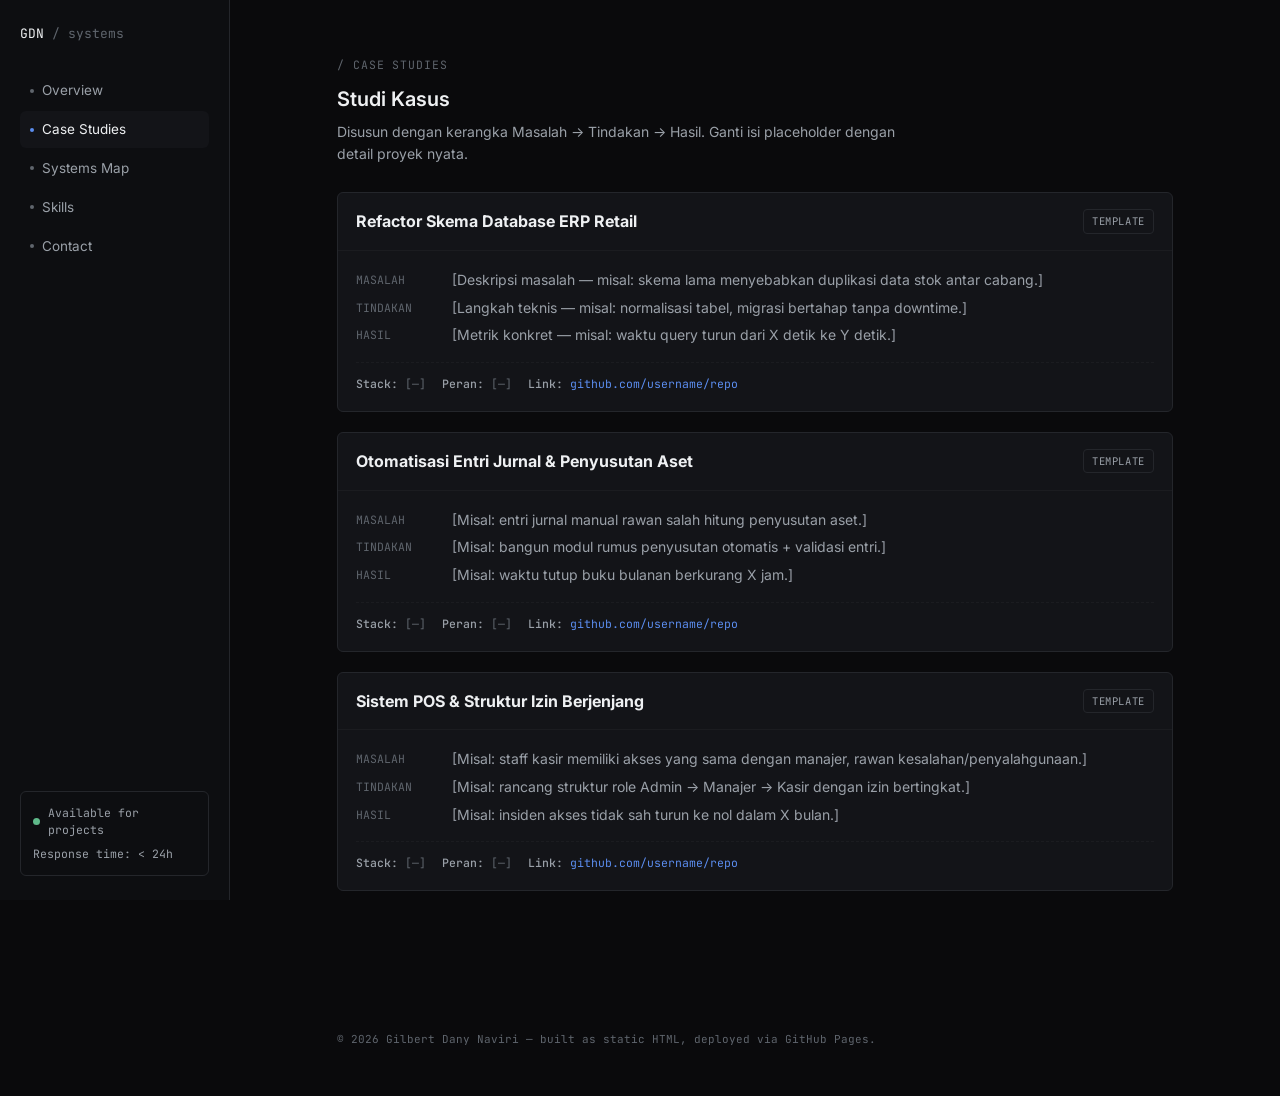
==== case-studies.html @ 8df3c4ba "profile revision" ====
<!DOCTYPE html>
<html lang="id">
<head>
<meta charset="UTF-8">
<meta name="viewport" content="width=device-width, initial-scale=1.0">
<title>Gilbert Dany Naviri — Case Studies</title>
<link rel="preconnect" href="https://fonts.googleapis.com">
<link href="https://fonts.googleapis.com/css2?family=Inter:wght@400;500;600;700&family=JetBrains+Mono:wght@400;500;600&display=swap" rel="stylesheet">
<link rel="stylesheet" href="style.css">
</head>
<body>
<div class="shell">
  <aside class="sidebar">
    <div class="brand">GDN<span class="dim"> / systems</span></div>
    <nav class="side-nav">
      <a href="index.html"><span class="dot"></span>Overview</a>
      <a href="case-studies.html"><span class="dot"></span>Case Studies</a>
      <a href="systems-map.html"><span class="dot"></span>Systems Map</a>
      <a href="skills.html"><span class="dot"></span>Skills</a>
      <a href="contact.html"><span class="dot"></span>Contact</a>
    </nav>
    <div class="status-box">
      <div class="row"><span class="pulse"></span>Available for projects</div>
      <div class="row">Response time: &lt; 24h</div>
    </div>
  </aside>

  <main>
    <div class="container">
      <div class="eyebrow">/ Case Studies</div>
      <h2 class="section-title">Studi Kasus</h2>
      <p class="section-sub">Disusun dengan kerangka Masalah → Tindakan → Hasil. Ganti isi placeholder dengan detail proyek nyata.</p>

      <div class="case">
        <div class="case-head"><h3>Refactor Skema Database ERP Retail</h3><span class="badge">TEMPLATE</span></div>
        <div class="case-body">
          <div class="pAR">
            <div class="k">MASALAH</div><div class="v">[Deskripsi masalah — misal: skema lama menyebabkan duplikasi data stok antar cabang.]</div>
            <div class="k">TINDAKAN</div><div class="v">[Langkah teknis — misal: normalisasi tabel, migrasi bertahap tanpa downtime.]</div>
            <div class="k">HASIL</div><div class="v">[Metrik konkret — misal: waktu query turun dari X detik ke Y detik.]</div>
          </div>
          <div class="case-meta"><span><b>Stack:</b> [—]</span><span><b>Peran:</b> [—]</span><span><b>Link:</b> <a href="#">github.com/username/repo</a></span></div>
        </div>
      </div>

      <div class="case">
        <div class="case-head"><h3>Otomatisasi Entri Jurnal &amp; Penyusutan Aset</h3><span class="badge">TEMPLATE</span></div>
        <div class="case-body">
          <div class="pAR">
            <div class="k">MASALAH</div><div class="v">[Misal: entri jurnal manual rawan salah hitung penyusutan aset.]</div>
            <div class="k">TINDAKAN</div><div class="v">[Misal: bangun modul rumus penyusutan otomatis + validasi entri.]</div>
            <div class="k">HASIL</div><div class="v">[Misal: waktu tutup buku bulanan berkurang X jam.]</div>
          </div>
          <div class="case-meta"><span><b>Stack:</b> [—]</span><span><b>Peran:</b> [—]</span><span><b>Link:</b> <a href="#">github.com/username/repo</a></span></div>
        </div>
      </div>

      <div class="case">
        <div class="case-head"><h3>Sistem POS &amp; Struktur Izin Berjenjang</h3><span class="badge">TEMPLATE</span></div>
        <div class="case-body">
          <div class="pAR">
            <div class="k">MASALAH</div><div class="v">[Misal: staff kasir memiliki akses yang sama dengan manajer, rawan kesalahan/penyalahgunaan.]</div>
            <div class="k">TINDAKAN</div><div class="v">[Misal: rancang struktur role Admin → Manajer → Kasir dengan izin bertingkat.]</div>
            <div class="k">HASIL</div><div class="v">[Misal: insiden akses tidak sah turun ke nol dalam X bulan.]</div>
          </div>
          <div class="case-meta"><span><b>Stack:</b> [—]</span><span><b>Peran:</b> [—]</span><span><b>Link:</b> <a href="#">github.com/username/repo</a></span></div>
        </div>
      </div>
    </div>
    <footer>© <span id="year"></span> Gilbert Dany Naviri — built as static HTML, deployed via GitHub Pages.</footer>
  </main>
</div>
<script src="script.js"></script>
</body>
</html>
---- style.css ----
:root{
  --bg:#0a0a0c;
  --bg-elevated:#131418;
  --sidebar:#0d0e11;
  --border:#24262b;
  --border-soft:#1b1c20;
  --text:#eef0f2;
  --text-2:#9aa0a8;
  --text-3:#5f656d;
  --accent:#5b8def;
  --ok:#5fb98a;
  --radius:6px;
  --sidebar-w:230px;
}
*{box-sizing:border-box;}
html{scroll-behavior:smooth;}
body{
  margin:0; background:var(--bg); color:var(--text);
  font-family:'Inter', sans-serif; line-height:1.55;
  -webkit-font-smoothing:antialiased;
}
.mono{font-family:'JetBrains Mono', monospace;}
a{color:var(--accent); text-decoration:none;}
a:hover{text-decoration:underline;}
::selection{background:var(--accent); color:#0a0a0c;}
a:focus-visible, button:focus-visible{outline:2px solid var(--accent); outline-offset:2px;}
@media (prefers-reduced-motion: reduce){ *{transition:none !important; animation:none !important;} }

.shell{display:flex; min-height:100vh;}

.sidebar{
  width:var(--sidebar-w); flex-shrink:0;
  background:var(--sidebar); border-right:1px solid var(--border);
  position:sticky; top:0; height:100vh; overflow-y:auto;
  padding:24px 20px; display:flex; flex-direction:column; gap:28px;
}
.brand{font-family:'JetBrains Mono', monospace; font-size:13px; color:var(--text);}
.brand .dim{color:var(--text-3);}
nav.side-nav{display:flex; flex-direction:column; gap:2px;}
nav.side-nav a{
  color:var(--text-2); font-size:13.5px; padding:8px 10px; border-radius:var(--radius);
  display:flex; align-items:center; gap:8px; text-decoration:none;
}
nav.side-nav a:hover{background:var(--bg-elevated); color:var(--text);}
nav.side-nav a.active{background:var(--bg-elevated); color:var(--text);}
nav.side-nav a.active .dot{background:var(--accent);}
nav.side-nav a .dot{width:4px; height:4px; border-radius:50%; background:var(--text-3); flex-shrink:0;}

.status-box{
  margin-top:auto; border:1px solid var(--border); border-radius:var(--radius);
  padding:12px; font-family:'JetBrains Mono', monospace; font-size:11.5px; color:var(--text-2);
}
.status-box .row{display:flex; align-items:center; gap:8px; margin-bottom:6px;}
.status-box .row:last-child{margin-bottom:0;}
.pulse{width:7px; height:7px; border-radius:50%; background:var(--ok); flex-shrink:0;}

@media (max-width:880px){
  .shell{flex-direction:column;}
  .sidebar{
    width:100%; height:auto; position:static; flex-direction:row;
    align-items:center; overflow-x:auto; padding:14px 18px; gap:24px;
  }
  nav.side-nav{flex-direction:row; gap:4px;}
  .status-box{margin-top:0; margin-left:auto; white-space:nowrap;}
}

main{flex:1; min-width:0;}
.container{max-width:900px; margin:0 auto; padding:56px 32px 96px;}
@media (max-width:640px){ .container{padding:36px 18px 72px;} }

.eyebrow{
  font-family:'JetBrains Mono', monospace; font-size:11.5px; letter-spacing:0.08em;
  text-transform:uppercase; color:var(--text-3); margin-bottom:10px;
}
h1.name{font-size:clamp(28px,4vw,38px); font-weight:700; margin:0 0 4px; color:var(--text);}
.role{font-size:16px; color:var(--text-2); margin:0 0 22px;}
p.lead{color:var(--text-2); max-width:560px; font-size:15px; margin:0 0 32px;}

.cta-row{display:flex; gap:10px; flex-wrap:wrap; margin-bottom:44px;}
.btn{
  font-family:'JetBrains Mono', monospace; font-size:12.5px;
  padding:10px 16px; border-radius:var(--radius); display:inline-block;
}
.btn.primary{background:var(--text); color:var(--bg); font-weight:600; text-decoration:none;}
.btn.ghost{border:1px solid var(--border); color:var(--text); text-decoration:none;}
.btn.ghost:hover{border-color:var(--accent); color:var(--accent);}

.stats{display:grid; grid-template-columns:repeat(3,1fr); gap:12px; margin-bottom:8px;}
@media (max-width:560px){ .stats{grid-template-columns:1fr 1fr;} }
.stat-card{
  border:1px solid var(--border); border-radius:var(--radius); background:var(--bg-elevated);
  padding:16px;
}
.stat-card .v{font-family:'JetBrains Mono', monospace; font-size:22px; font-weight:600; color:var(--text);}
.stat-card .l{font-size:11.5px; color:var(--text-3); margin-top:4px; text-transform:uppercase; letter-spacing:0.04em;}

h2.section-title{font-size:20px; font-weight:600; margin:0 0 6px; color:var(--text);}
p.section-sub{color:var(--text-2); font-size:14px; margin:0 0 28px; max-width:560px;}

.case{
  border:1px solid var(--border); border-radius:var(--radius); background:var(--bg-elevated);
  margin-bottom:20px; overflow:hidden;
}
.case-head{
  display:flex; align-items:center; justify-content:space-between; gap:12px;
  padding:16px 18px; border-bottom:1px solid var(--border-soft);
}
.case-head h3{margin:0; font-size:16px; color:var(--text);}
.badge{
  font-family:'JetBrains Mono', monospace; font-size:10.5px; letter-spacing:0.06em;
  text-transform:uppercase; border:1px solid var(--border); color:var(--text-2);
  padding:3px 8px; border-radius:4px; white-space:nowrap;
}
.case-body{padding:18px;}
.pAR{display:grid; grid-template-columns:80px 1fr; gap:6px 16px; margin-bottom:16px;}
.pAR .k{font-family:'JetBrains Mono', monospace; font-size:11.5px; color:var(--text-3); padding-top:2px;}
.pAR .v{font-size:14px; color:var(--text-2);}
.case-meta{
  display:flex; gap:16px; flex-wrap:wrap; font-family:'JetBrains Mono', monospace; font-size:11.5px;
  color:var(--text-3); border-top:1px dashed var(--border-soft); padding-top:12px;
}
.case-meta b{color:var(--text-2); font-weight:500;}

.diagram-panel{
  border:1px solid var(--border); border-radius:var(--radius); background:var(--bg-elevated);
  padding:20px; margin-bottom:28px;
}
.diagram-panel .cap{font-family:'JetBrains Mono', monospace; font-size:11.5px; color:var(--text-3); margin-bottom:14px;}
svg.flow text{font-family:'JetBrains Mono', monospace;}

.capability-grid{display:grid; grid-template-columns:1fr 1fr; gap:16px;}
@media (max-width:640px){ .capability-grid{grid-template-columns:1fr;} }
.cap-card{border:1px solid var(--border); border-radius:var(--radius); padding:16px; background:var(--bg-elevated);}
.cap-card h4{margin:0 0 8px; font-size:14px; color:var(--text);}
.cap-card p{margin:0; font-size:13.5px; color:var(--text-2);}

.skill-group{margin-bottom:20px;}
.skill-group .k{font-family:'JetBrains Mono', monospace; font-size:11.5px; color:var(--text-3); text-transform:uppercase; letter-spacing:0.05em; margin-bottom:10px;}
.tags{display:flex; flex-wrap:wrap; gap:8px;}
.tag-chip{
  font-family:'JetBrains Mono', monospace; font-size:12px; border:1px solid var(--border);
  color:var(--text-2); padding:6px 10px; border-radius:4px; background:var(--bg-elevated);
}

.contact-panel{
  border:1px solid var(--border); border-radius:var(--radius); background:var(--bg-elevated);
  padding:24px; display:flex; flex-wrap:wrap; gap:24px; justify-content:space-between; align-items:center;
}
.contact-list{display:flex; flex-direction:column; gap:10px;}
.contact-list a{color:var(--text); font-size:14.5px;}
.contact-list .k{font-family:'JetBrains Mono', monospace; font-size:11px; color:var(--text-3); text-transform:uppercase; letter-spacing:0.06em; display:block; margin-bottom:2px;}

footer{padding:24px 32px 48px; font-family:'JetBrains Mono', monospace; font-size:11px; color:var(--text-3); max-width:900px; margin:0 auto;}
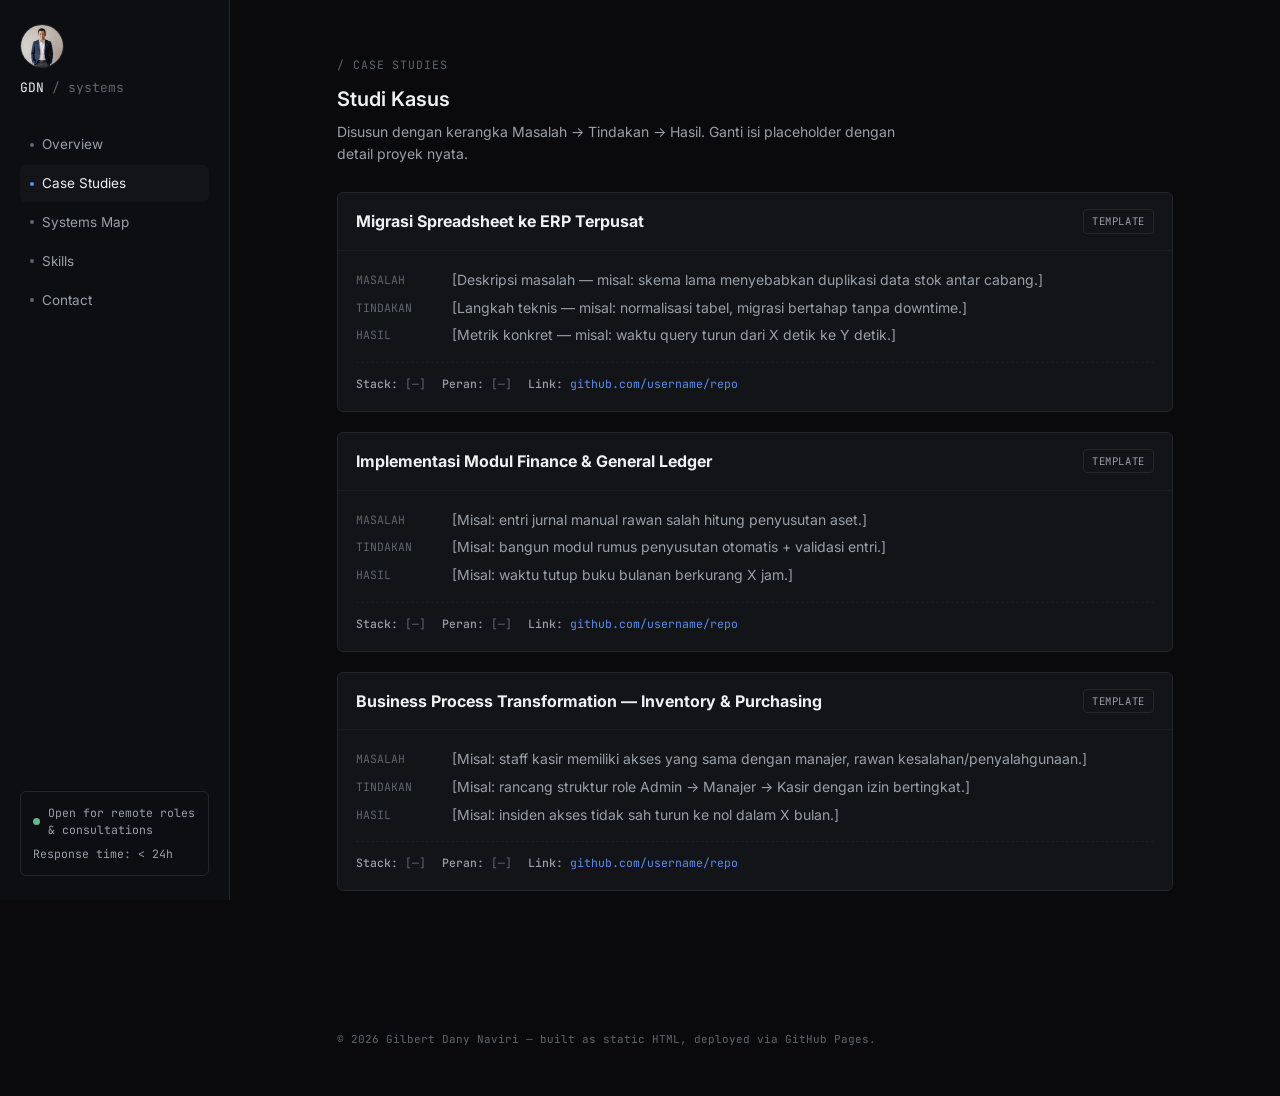
==== commit b135e376: "profile" ====
--- a/case-studies.html
+++ b/case-studies.html
@@ -11,7 +11,10 @@
 <body>
 <div class="shell">
   <aside class="sidebar">
-    <div class="brand">GDN<span class="dim"> / systems</span></div>
+    <div class="sidebar-header">
+      <img class="avatar" src="avatar.jpg" alt="Foto profil Gilbert Dany Naviri">
+      <div class="brand">GDN<span class="dim"> / systems</span></div>
+    </div>
     <nav class="side-nav">
       <a href="index.html"><span class="dot"></span>Overview</a>
       <a href="case-studies.html"><span class="dot"></span>Case Studies</a>
@@ -20,7 +23,7 @@
       <a href="contact.html"><span class="dot"></span>Contact</a>
     </nav>
     <div class="status-box">
-      <div class="row"><span class="pulse"></span>Available for projects</div>
+      <div class="row"><span class="pulse"></span>Open for remote roles &amp; consultations</div>
       <div class="row">Response time: &lt; 24h</div>
     </div>
   </aside>
@@ -32,7 +35,7 @@
       <p class="section-sub">Disusun dengan kerangka Masalah → Tindakan → Hasil. Ganti isi placeholder dengan detail proyek nyata.</p>
 
       <div class="case">
-        <div class="case-head"><h3>Refactor Skema Database ERP Retail</h3><span class="badge">TEMPLATE</span></div>
+        <div class="case-head"><h3>Migrasi Spreadsheet ke ERP Terpusat</h3><span class="badge">TEMPLATE</span></div>
         <div class="case-body">
           <div class="pAR">
             <div class="k">MASALAH</div><div class="v">[Deskripsi masalah — misal: skema lama menyebabkan duplikasi data stok antar cabang.]</div>
@@ -44,7 +47,7 @@
       </div>
 
       <div class="case">
-        <div class="case-head"><h3>Otomatisasi Entri Jurnal &amp; Penyusutan Aset</h3><span class="badge">TEMPLATE</span></div>
+        <div class="case-head"><h3>Implementasi Modul Finance &amp; General Ledger</h3><span class="badge">TEMPLATE</span></div>
         <div class="case-body">
           <div class="pAR">
             <div class="k">MASALAH</div><div class="v">[Misal: entri jurnal manual rawan salah hitung penyusutan aset.]</div>
@@ -56,7 +59,7 @@
       </div>
 
       <div class="case">
-        <div class="case-head"><h3>Sistem POS &amp; Struktur Izin Berjenjang</h3><span class="badge">TEMPLATE</span></div>
+        <div class="case-head"><h3>Business Process Transformation — Inventory &amp; Purchasing</h3><span class="badge">TEMPLATE</span></div>
         <div class="case-body">
           <div class="pAR">
             <div class="k">MASALAH</div><div class="v">[Misal: staff kasir memiliki akses yang sama dengan manajer, rawan kesalahan/penyalahgunaan.]</div>
--- a/style.css
+++ b/style.css
@@ -151,3 +151,20 @@
 .contact-list .k{font-family:'JetBrains Mono', monospace; font-size:11px; color:var(--text-3); text-transform:uppercase; letter-spacing:0.06em; display:block; margin-bottom:2px;}
 
 footer{padding:24px 32px 48px; font-family:'JetBrains Mono', monospace; font-size:11px; color:var(--text-3); max-width:900px; margin:0 auto;}
+
+.teaser-row{display:flex; align-items:center; justify-content:space-between; gap:12px; margin-top:10px;}
+.teaser-link{font-family:'JetBrains Mono', monospace; font-size:12.5px; white-space:nowrap;}
+
+.avatar{
+  width:44px; height:44px; border-radius:50%; object-fit:cover;
+  border:1px solid var(--border); display:block; margin-bottom:10px;
+}
+.sidebar-header{display:flex; flex-direction:column;}
+@media (max-width:880px){
+  .sidebar-header{flex-direction:row; align-items:center; gap:10px;}
+  .avatar{margin-bottom:0;}
+}
+.motto{
+  font-family:'JetBrains Mono', monospace; font-size:12px; color:var(--text-3);
+  font-style:italic; margin:0 0 28px;
+}
